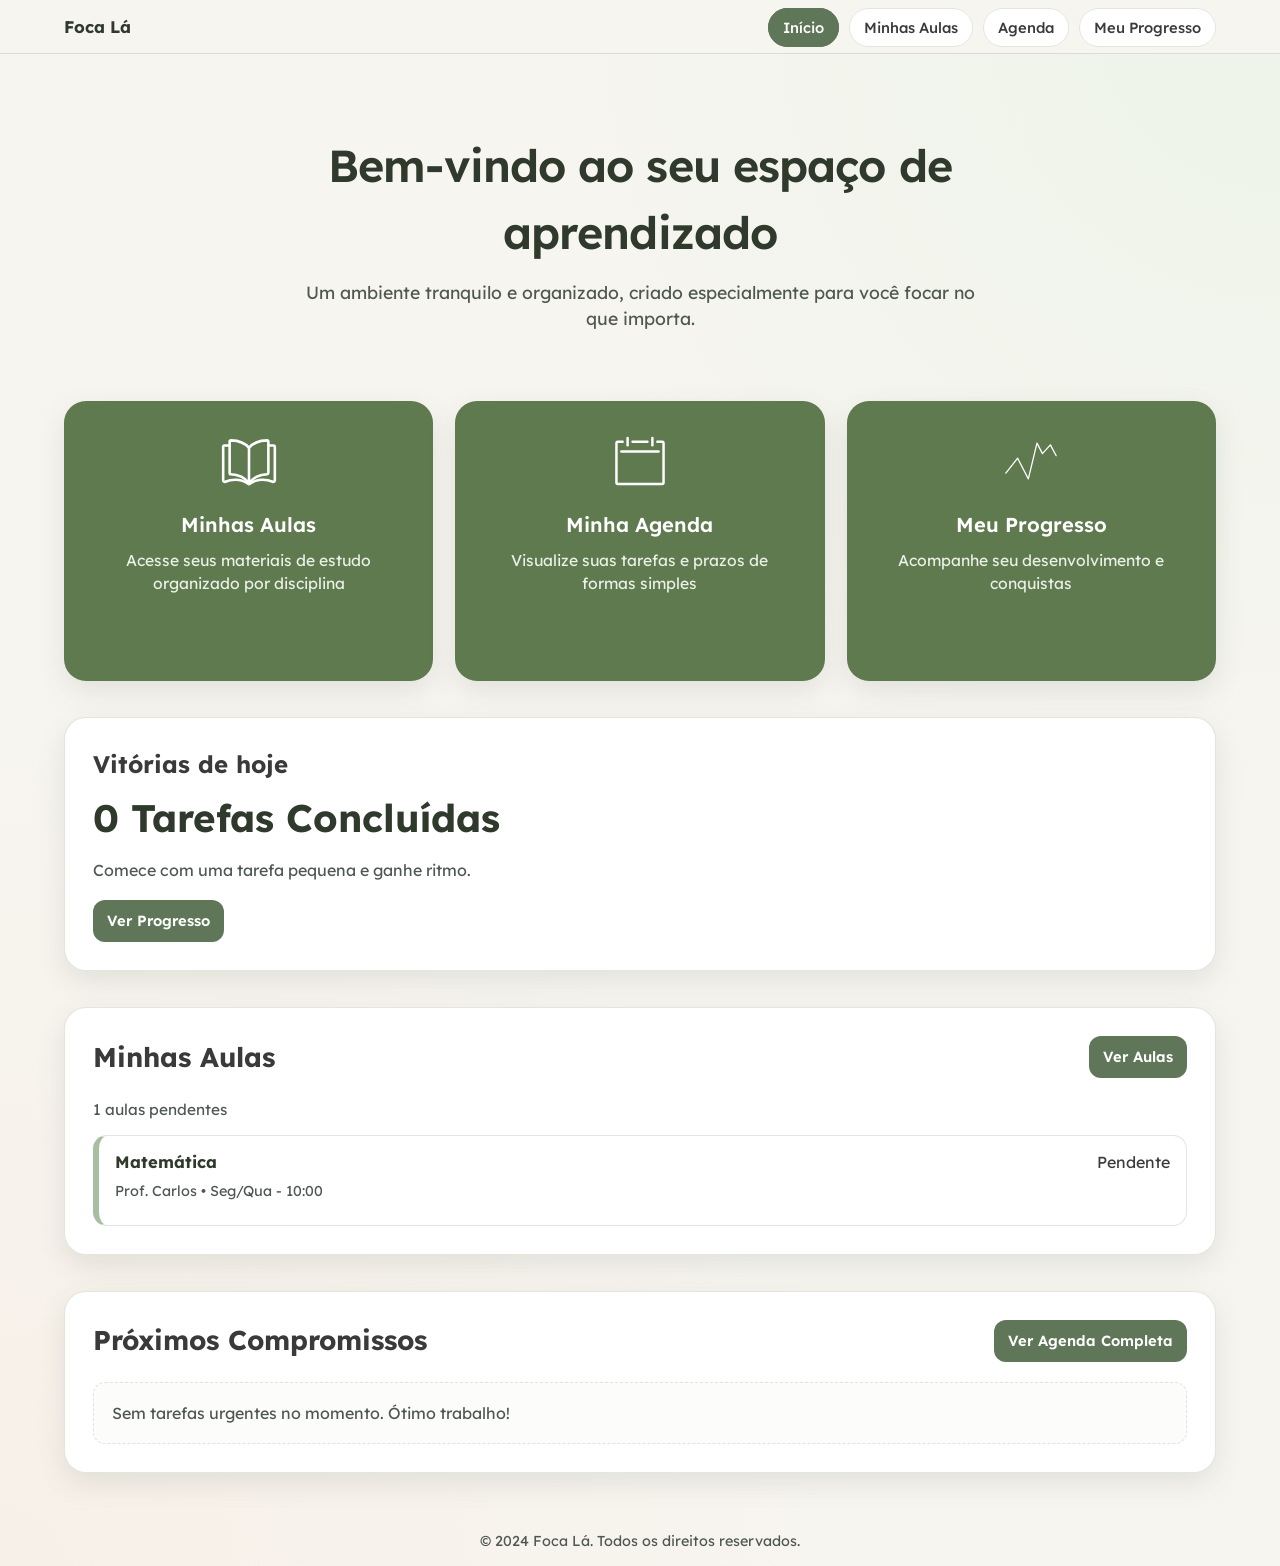
==== index.html @ d6c6d33f "Initial commit" ====
<!DOCTYPE html>
<html lang="en">
<head>
    <meta charset="UTF-8">
    <meta name="viewport" content="width=device-width, initial-scale=1.0">
    <link rel="stylesheet" href="assets/css/global.css">
    <link rel="stylesheet" href="assets/css/home.css">
    <link rel="preconnect" href="https://fonts.googleapis.com">
    <link rel="preconnect" href="https://fonts.gstatic.com" crossorigin>
    <link href="https://fonts.googleapis.com/css2?family=Lexend:wght@100..900&display=swap" rel="stylesheet">
    <link rel="shortcut icon" href="assets/images/fav.ico" type="image/x-icon">
    <title>Foca Lá | Home</title>
</head>
<body>
    <header class="site-nav">
        <div class="site-nav-inner">
            <a href="index.html" class="nav-brand">Foca Lá</a>
            <button class="nav-toggle" type="button" aria-expanded="false" aria-controls="main-nav-links">
                Menu
            </button>
            <ul id="main-nav-links" class="nav-links">
                <li><a href="index.html">Início</a></li>
                <li><a href="aulas.html">Minhas Aulas</a></li>
                <li><a href="agenda.html">Agenda</a></li>
                <li><a href="progresso.html">Meu Progresso</a></li>
            </ul>
        </div>
    </header>
    <main class="container">
        <section class="header">
            <h1>Bem-vindo ao seu espaço de aprendizado</h1>
            <p>Um ambiente tranquilo e organizado, criado especialmente para você focar no que importa.</p>
        </section>

        
        <nav class="menu-list">
            <a href="aulas.html" class="item-list">
                <svg width="64px" height="64px" viewBox="0 0 24 24" fill="none" xmlns="http://www.w3.org/2000/svg">
                        <g id="SVGRepo_bgCarrier" stroke-width="0"></g><g id="SVGRepo_tracerCarrier" stroke-linecap="round" stroke-linejoin="round"></g><g id="SVGRepo_iconCarrier"> <rect width="24" height="24" fill="transparent"></rect> <path d="M12 6.90909C10.8999 5.50893 9.20406 4.10877 5.00119 4.00602C4.72513 3.99928 4.5 4.22351 4.5 4.49965C4.5 6.54813 4.5 14.3034 4.5 16.597C4.5 16.8731 4.72515 17.09 5.00114 17.099C9.20405 17.2364 10.8999 19.0998 12 20.5M12 6.90909C13.1001 5.50893 14.7959 4.10877 18.9988 4.00602C19.2749 3.99928 19.5 4.21847 19.5 4.49461C19.5 6.78447 19.5 14.3064 19.5 16.5963C19.5 16.8724 19.2749 17.09 18.9989 17.099C14.796 17.2364 13.1001 19.0998 12 20.5M12 6.90909L12 20.5" stroke="#FFFFFF" stroke-linejoin="round"></path> <path d="M19.2353 6H21.5C21.7761 6 22 6.22386 22 6.5V19.539C22 19.9436 21.5233 20.2124 21.1535 20.0481C20.3584 19.6948 19.0315 19.2632 17.2941 19.2632C14.3529 19.2632 12 21 12 21C12 21 9.64706 19.2632 6.70588 19.2632C4.96845 19.2632 3.64156 19.6948 2.84647 20.0481C2.47668 20.2124 2 19.9436 2 19.539V6.5C2 6.22386 2.22386 6 2.5 6H4.76471" stroke="#FFFFFF" stroke-linejoin="round"></path> </g>
                </svg>
                <h2>Minhas Aulas</h2>
                <p>Acesse seus materiais de estudo organizado por disciplina</p>
            </a>
            <a href="agenda.html" class="item-list">
                <svg width="64px" height="64px" viewBox="-0.5 0 25 25" fill="none" xmlns="http://www.w3.org/2000/svg">
                        <g id="SVGRepo_bgCarrier" stroke-width="0"></g><g id="SVGRepo_tracerCarrier" stroke-linecap="round" stroke-linejoin="round"></g><g id="SVGRepo_iconCarrier"> <path d="M15 4.69632H9" stroke="#FFFFFF" stroke-miterlimit="10" stroke-linecap="round" stroke-linejoin="round"></path> <path d="M19 4.69632H21C21.28 4.69632 21.5 5.00995 21.5 5.40913V21.0909C21.5 21.49 21.28 21.8037 21 21.8037H19.37H14.62H9.37H4.62H3C2.72 21.8037 2.5 21.49 2.5 21.0909V5.40913C2.5 5.00995 2.72 4.69632 3 4.69632H5" stroke="#FFFFFF" stroke-miterlimit="10" stroke-linecap="round" stroke-linejoin="round"></path> <path d="M4.5 8.69632H19.5" stroke="#FFFFFF" stroke-miterlimit="10" stroke-linecap="round" stroke-linejoin="round"></path> <path d="M17 3.19632V6.19632" stroke="#FFFFFF" stroke-miterlimit="10" stroke-linecap="round" stroke-linejoin="round"></path> <path d="M7 3.19632V6.19632" stroke="#FFFFFF" stroke-miterlimit="10" stroke-linecap="round" stroke-linejoin="round"></path> </g>
                </svg>
                <h2>Minha Agenda</h2>
                <p>Visualize suas tarefas e prazos de formas simples</p>
            </a>
            <a href="progresso.html" class="item-list">
                <svg width="64px" height="64px" viewBox="0 0 48 48" xmlns="http://www.w3.org/2000/svg" fill="#000000">
                        <g id="SVGRepo_bgCarrier" stroke-width="0"></g><g id="SVGRepo_tracerCarrier" stroke-linecap="round" stroke-linejoin="round"></g><g id="SVGRepo_iconCarrier"><defs><style>.a{fill:none;stroke:#FFFFFF;stroke-linecap:round;stroke-linejoin:round;}</style></defs><path class="a" d="M4.5,33.3994l9.1545-11.57,8.2826,16.0354L28.63,10.1356l4.2337,8.1678L39.01,11.4818l4.49,8.4056"></path></g>
                </svg>
                <h2>Meu Progresso</h2>
                <p>Acompanhe seu desenvolvimento e conquistas</p>
            </a> 
        </nav>

        <section class="todays-wins-widget" aria-labelledby="todays-wins-title">
            <h2 id="todays-wins-title">Vitórias de hoje</h2>
            <p id="todays-wins-stat" class="wins-stat">0 Tarefas Concluídas</p>
            <p id="todays-wins-message" class="wins-message">Comece com uma tarefa pequena e ganhe ritmo.</p>
            <a href="progresso.html" class="btn-primary">Ver Progresso</a>
        </section>

        <section class="home-aulas-widget" aria-labelledby="home-aulas-title">
            <div class="widget-header">
                <h2 id="home-aulas-title">Minhas Aulas</h2>
                <a href="aulas.html" class="btn-primary">Ver Aulas</a>
            </div>
            <p id="home-aulas-count" class="widget-subtext">0 aulas ativas</p>
            <ul id="home-aulas-list" class="task-list compact-list" aria-live="polite"></ul>
        </section>

        <section class="home-agenda-widget" aria-labelledby="proximos-compromissos-titulo">
            <div class="widget-header">
                <h2 id="proximos-compromissos-titulo">Próximos Compromissos</h2>
                <a href="agenda.html" class="btn-primary">Ver Agenda Completa</a>
            </div>
            <ul id="upcoming-task-list" class="task-list compact-list" aria-live="polite"></ul>
        </section>
    </main>

    <footer>
        &copy; 2024 Foca Lá. Todos os direitos reservados.
    </footer>

    <script src="assets/scripts/navigation.js"></script>
    <script src="assets/scripts/home-progress-widget.js"></script>
    <script src="assets/scripts/home-aulas-widget.js"></script>
    <script src="assets/scripts/home-agenda-widget.js"></script>
</body>
</html>
---- assets/css/global.css ----
:root {
  --bg-color: #f7f5f0; /* off-white creme muito claro */
  --card-bg-color: #ffffff; /* branco puro */
  --primary-color: #a7bfa1; /* verde sálvia */
  --accent-color: #5f7758; /* verde musgo */
  --text-color: #3a3a3a; /* cinza grafite escuro */

  --bg: var(--bg-color);
  --chunk: var(--primary-color);
  --chunk-soft: #eaf1e7;
  --action: var(--accent-color);
  --action-hover: #536a4d;
  --text: var(--text-color);
  --text-soft: #4f5752;
  --focus: #6c8b64;
  --radius-xl: 28px;
  --radius-lg: 22px;
  --radius-md: 16px;
  --shadow-soft: 0 10px 28px rgba(78, 92, 74, 0.12);
  --shadow-hover: 0 16px 34px rgba(78, 92, 74, 0.2);
  --border-soft: rgba(95, 119, 88, 0.18);
}

* {
  box-sizing: border-box;
  margin: 0;
  padding: 0;
  font-family: "Lexend", sans-serif;
}

html,
body {
  min-height: 100%;
}

body {
  background:
    radial-gradient(circle at top right, #edf4e9 0%, transparent 40%),
    radial-gradient(circle at bottom left, #f7f0e8 0%, transparent 42%),
    var(--bg);
  color: var(--text);
  line-height: 1.5;
}

.site-nav {
  position: sticky;
  top: 0;
  z-index: 20;
  background: rgba(247, 245, 240, 0.95);
  border-bottom: 1px solid var(--border-soft);
  backdrop-filter: blur(4px);
}

.site-nav-inner {
  max-width: 1200px;
  margin: 0 auto;
  padding: 14px 24px;
  display: flex;
  align-items: center;
  justify-content: space-between;
  gap: 18px;
}

.nav-brand {
  color: #2f3a2c;
  text-decoration: none;
  font-weight: 700;
  font-size: 1.05rem;
}

.nav-toggle {
  display: none;
  border: 1px solid var(--border-soft);
  background: #fff;
  color: var(--text-color);
  border-radius: 12px;
  padding: 8px 12px;
  font-family: inherit;
  font-size: 0.95rem;
}

.nav-links {
  list-style: none;
  display: flex;
  align-items: center;
  gap: 10px;
}

.nav-links a {
  text-decoration: none;
  color: var(--text-color);
  background: #fff;
  border: 1px solid var(--border-soft);
  border-radius: 999px;
  padding: 9px 14px;
  font-size: 0.92rem;
  font-weight: 500;
}

.nav-links a:hover {
  background: #edf4e9;
}

.nav-links a:focus-visible,
.nav-toggle:focus-visible {
  outline: 3px solid var(--focus);
  outline-offset: 2px;
}

.nav-links a.is-active {
  background: var(--accent-color);
  color: #fff;
  border-color: var(--accent-color);
}

.container {
  display: flex;
  flex-direction: column;
  gap: 36px;
  align-items: center;
  max-width: 1200px;
  margin: 0 auto;
  padding: 44px 24px;
}

.header {
  width: 100%;
  max-width: 820px;
  padding: 34px 28px;
  text-align: center;
}

.header h1 {
  font-size: clamp(1.9rem, 4.5vw, 2.8rem);
  margin-bottom: 12px;
  font-weight: 600;
  letter-spacing: -0.02em;
  color: #2f3a2c;
}

.header p {
  max-width: 680px;
  margin: 0 auto;
  color: var(--text-soft);
  font-size: clamp(1rem, 2.4vw, 1.1rem);
}

.btn-primary,
.btn-soft,
.btn-danger {
  border: none;
  border-radius: 12px;
  padding: 10px 14px;
  font-size: 0.92rem;
  font-weight: 600;
  cursor: pointer;
  text-decoration: none;
  display: inline-flex;
  align-items: center;
  justify-content: center;
}

.btn-primary {
  background: var(--accent-color);
  color: #fff;
}

.btn-primary:hover {
  background: var(--action-hover);
}

.btn-soft {
  background: #e7efe4;
  color: #3f5740;
}

.btn-danger {
  background: #efe5e3;
  color: #7c4f47;
}

.task-tag {
  display: inline-block;
  padding: 4px 10px;
  border-radius: 999px;
  font-size: 0.78rem;
  font-weight: 600;
}

.tag-prova {
  background: #e8dfd3;
  color: #6f5a3e;
}

.tag-trabalho {
  background: #dfe9dc;
  color: #446040;
}

.tag-estudo {
  background: #e8efe4;
  color: #496045;
}

footer {
  text-align: center;
  padding: 14px 18px;
  color: var(--text-soft);
  font-size: 0.9rem;
}

@media (max-width: 980px) {
  .container {
    padding-top: 52px;
  }
}

@media (max-width: 860px) {
  .site-nav-inner {
    padding: 12px 18px;
  }

  .nav-toggle {
    display: inline-flex;
    align-items: center;
    justify-content: center;
  }

  .nav-links {
    display: none;
    width: 100%;
    flex-direction: column;
    align-items: stretch;
    gap: 8px;
    margin-top: 10px;
  }

  .nav-links.is-open {
    display: flex;
  }

  .site-nav-inner {
    flex-wrap: wrap;
  }

  .nav-links a {
    border-radius: 12px;
    padding: 11px 12px;
  }
}

@media (max-width: 680px) {
  .container {
    gap: 24px;
    padding: 40px 18px;
  }

  .header {
    padding: 24px 18px;
    border-radius: 20px;
  }

  .btn-soft,
  .btn-danger,
  .btn-primary {
    width: 100%;
  }
}
---- assets/css/home.css ----
.menu-list {
  width: 100%;
  display: grid;
  gap: 22px;
  grid-template-columns: repeat(3, minmax(0, 1fr));
}

.item-list {
  display: flex;
  flex-direction: column;
  align-items: center;
  text-align: center;
  text-decoration: none;
  color: inherit;
  background-color: #5f7a4e;
  border: 1px solid var(--border-soft);
  border-radius: var(--radius-lg);
  padding: 28px 20px 24px;
  box-shadow: var(--shadow-soft);
  backdrop-filter: blur(2px);
  transition: transform 0.5s ease, box-shadow 0.5s ease, border-color 0.5s ease;
  min-height: 280px;
}

.item-list:hover {
  transform: translateY(-5px);
  border-color: rgba(95, 119, 88, 0.32);
  box-shadow: var(--shadow-hover);
}

.item-list:focus-visible {
  outline: 3px solid var(--focus);
  outline-offset: 3px;
}

.item-list svg {
  width: 62px;
  height: 62px;
  margin-bottom: 18px;
}

.item-list h2 {
  font-size: 1.26rem;
  margin-bottom: 8px;
  color: #fff;
  font-weight: 600;
}

.item-list p {
  color: var(--chunk-soft);
  font-size: 0.98rem;
  max-width: 28ch;
}

.todays-wins-widget,
.home-aulas-widget,
.home-agenda-widget {
  width: 100%;
  background: var(--card-bg-color);
  border: 1px solid var(--border-soft);
  border-radius: var(--radius-lg);
  box-shadow: var(--shadow-soft);
  padding: 28px;
}

.widget-header {
  display: flex;
  align-items: center;
  justify-content: space-between;
  gap: 16px;
  margin-bottom: 20px;
  flex-wrap: wrap;
}

.widget-header h2 {
  font-size: clamp(1.3rem, 2.8vw, 1.7rem);
  color: var(--text-color);
}

.widget-subtext {
  color: var(--text-soft);
  margin-bottom: 14px;
  font-size: 0.96rem;
}

.task-list {
  list-style: none;
  display: flex;
  flex-direction: column;
  gap: 16px;
}

.task-card {
  background: #fff;
  border: 1px solid var(--border-soft);
  border-left: 6px solid var(--primary-color);
  border-radius: 14px;
  padding: 18px;
  display: flex;
  justify-content: space-between;
  align-items: center;
  gap: 16px;
}

.task-card.compact {
  padding: 14px 16px;
}

.task-main h3 {
  font-size: 1.04rem;
  color: #2f3a2c;
  margin-bottom: 6px;
}

.task-date {
  color: var(--text-soft);
  font-size: 0.9rem;
  margin-bottom: 8px;
}

.wins-stat {
  font-size: clamp(1.8rem, 4vw, 2.4rem);
  color: #2f3a2c;
  font-weight: 700;
  margin: 8px 0 10px;
}

.wins-message {
  color: var(--text-soft);
  font-size: 1rem;
  margin-bottom: 18px;
  max-width: 52ch;
}

.task-empty {
  padding: 18px;
  border: 1px dashed var(--border-soft);
  border-radius: 12px;
  color: var(--text-soft);
  background: #fcfdfb;
}

.compact-list .task-card {
  align-items: flex-start;
}

@media (max-width: 980px) {
  .menu-list {
    grid-template-columns: repeat(2, minmax(0, 1fr));
  }
}

@media (max-width: 680px) {
  .menu-list {
    grid-template-columns: 1fr;
  }

  .item-list {
    min-height: 240px;
    padding: 24px 18px;
  }

  .task-card {
    flex-direction: column;
    align-items: flex-start;
  }
}
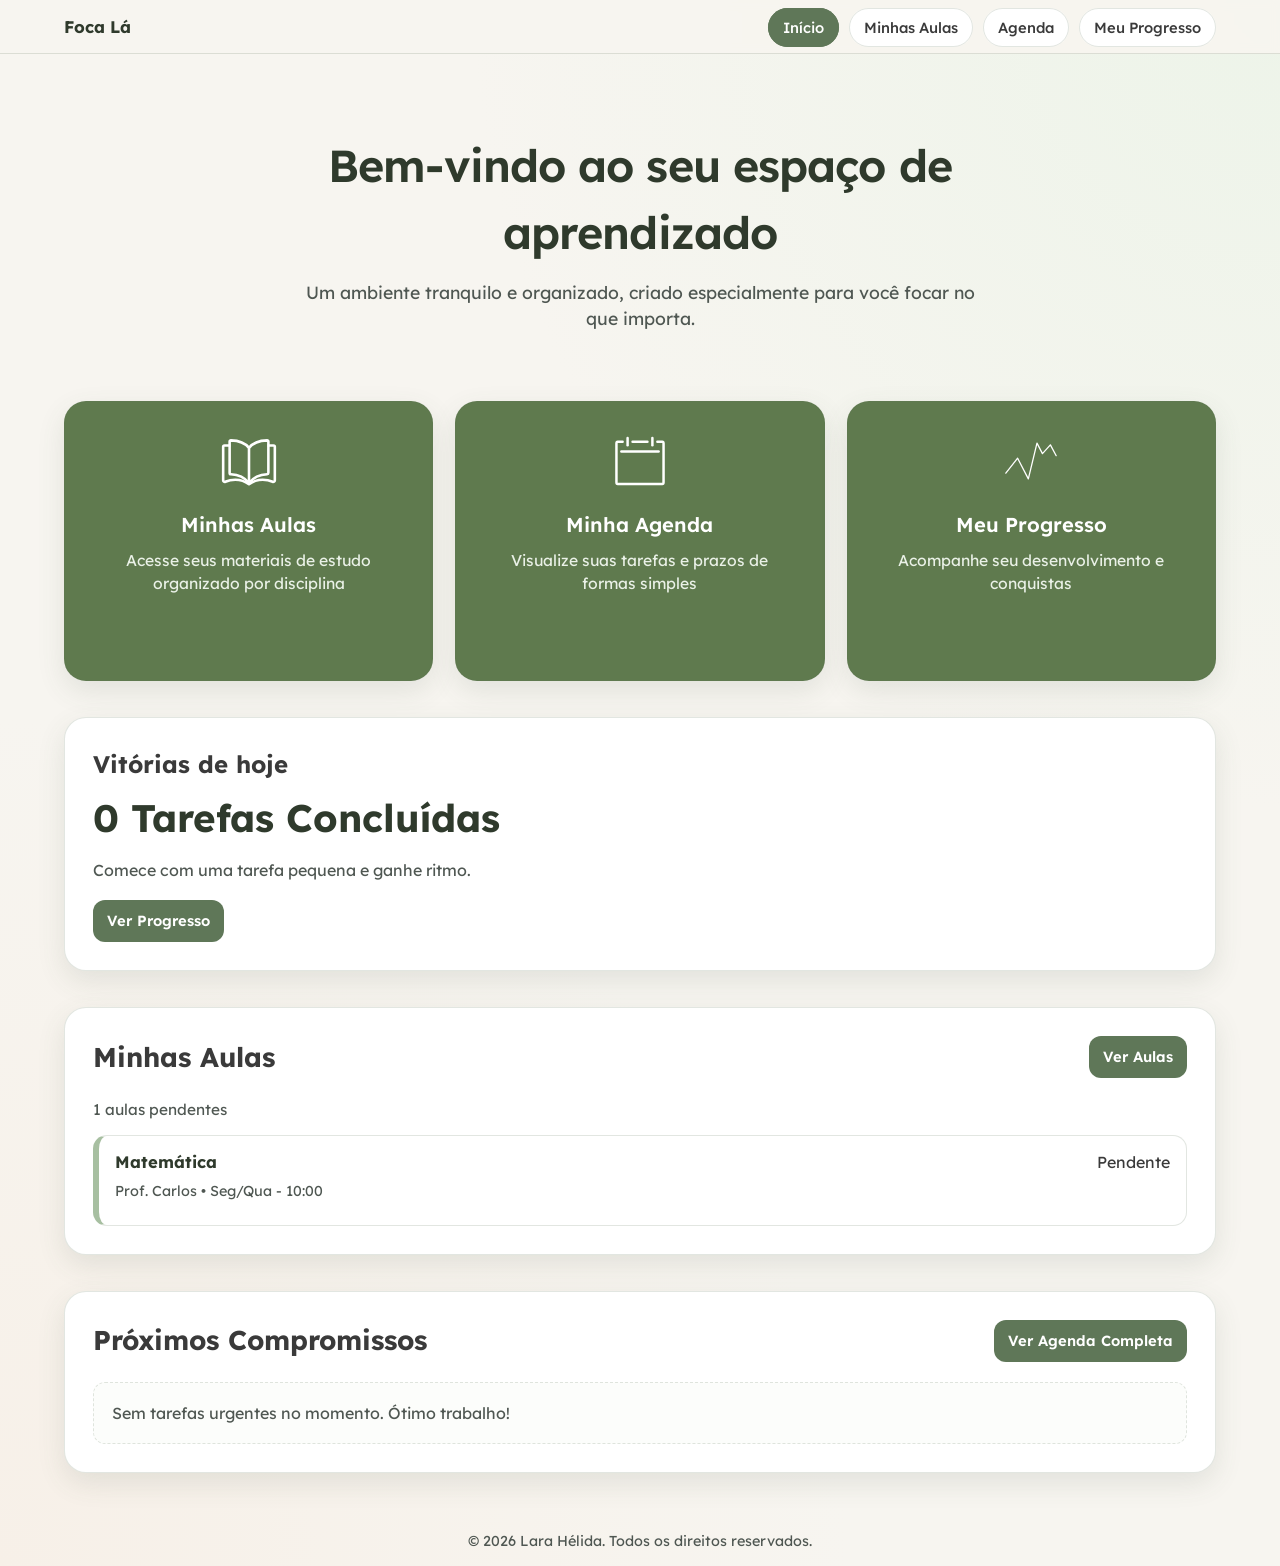
==== commit 2771d32b: "Correção de detalhes do site" ====
--- a/index.html
+++ b/index.html
@@ -83,7 +83,7 @@
     </main>
 
     <footer>
-        &copy; 2024 Foca Lá. Todos os direitos reservados.
+        &copy; 2026 Lara Hélida. Todos os direitos reservados.
     </footer>
 
     <script src="assets/scripts/navigation.js"></script>
--- a/assets/css/global.css
+++ b/assets/css/global.css
@@ -218,34 +218,57 @@
 @media (max-width: 860px) {
   .site-nav-inner {
     padding: 12px 18px;
+    position: relative;
   }
 
   .nav-toggle {
     display: inline-flex;
     align-items: center;
     justify-content: center;
+    min-height: 42px;
+    min-width: 72px;
+  }
+
+  .site-nav-inner {
+    flex-wrap: nowrap;
   }
 
   .nav-links {
-    display: none;
-    width: 100%;
+    position: absolute;
+    top: calc(100% + 8px);
+    right: 18px;
+    left: 18px;
+    list-style: none;
+    display: flex;
     flex-direction: column;
     align-items: stretch;
     gap: 8px;
-    margin-top: 10px;
+    margin-top: 0;
+    padding: 10px;
+    border: 1px solid var(--border-soft);
+    border-radius: 14px;
+    background: rgba(255, 255, 255, 0.98);
+    box-shadow: var(--shadow-soft);
+    opacity: 0;
+    visibility: hidden;
+    transform: translateY(-8px);
+    pointer-events: none;
+    transition: opacity 0.2s ease, transform 0.2s ease, visibility 0.2s ease;
   }
 
   .nav-links.is-open {
-    display: flex;
-  }
-
-  .site-nav-inner {
-    flex-wrap: wrap;
+    opacity: 1;
+    visibility: visible;
+    transform: translateY(0);
+    pointer-events: auto;
   }
 
   .nav-links a {
     border-radius: 12px;
-    padding: 11px 12px;
+    padding: 12px 14px;
+    min-height: 44px;
+    display: flex;
+    align-items: center;
   }
 }
 
